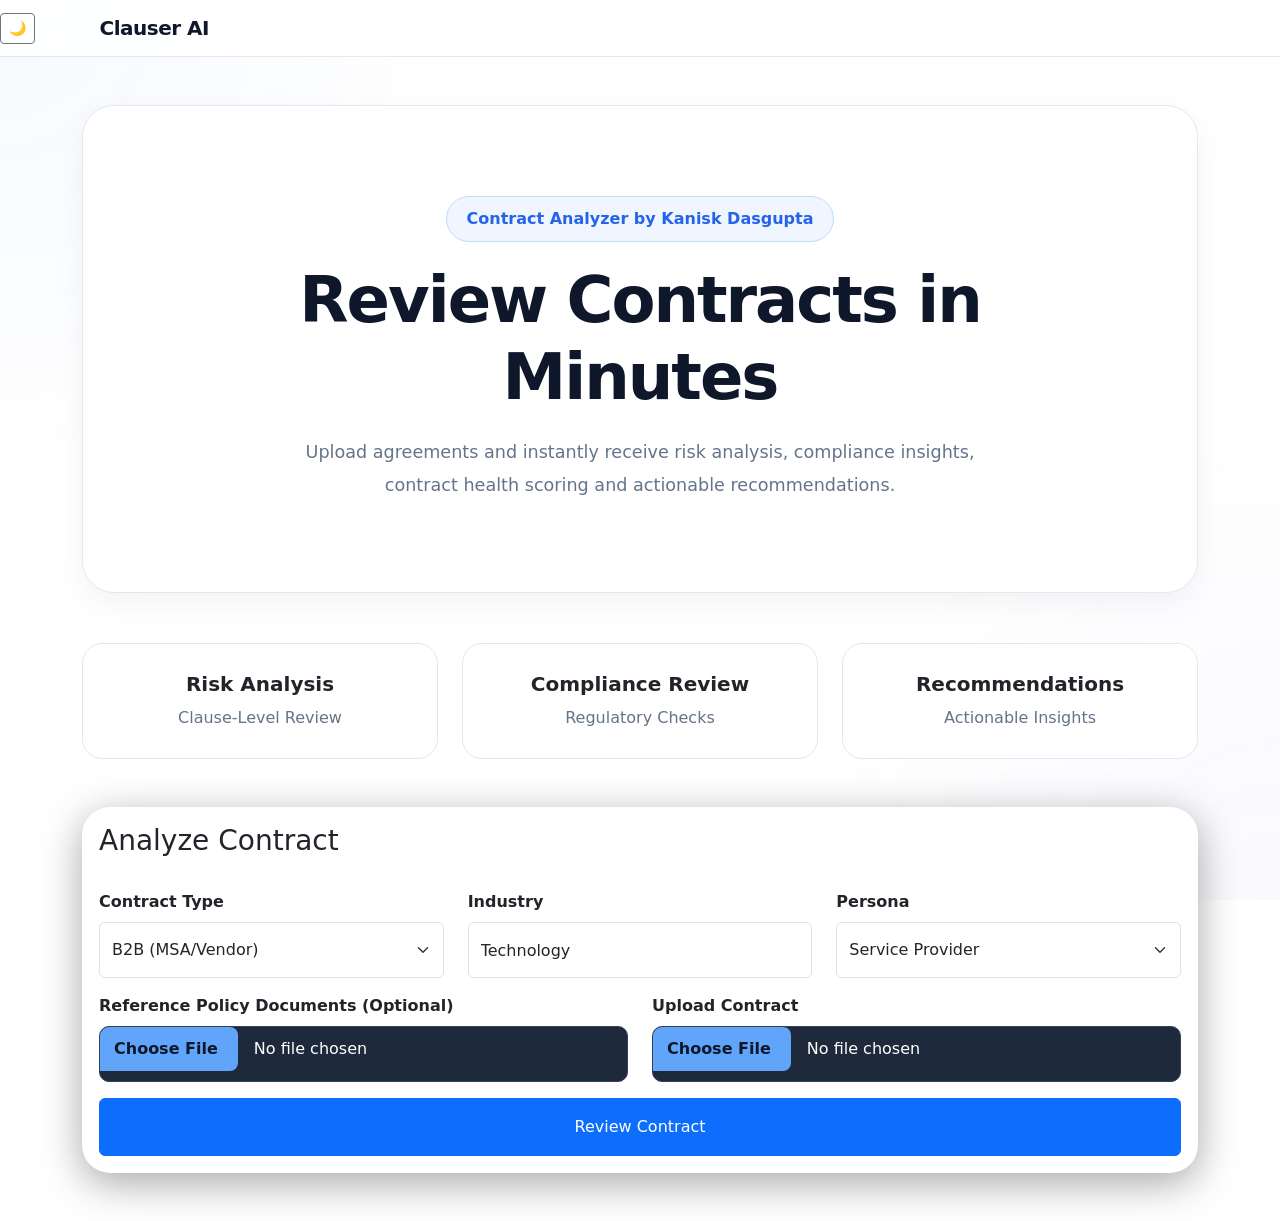
==== frontend/index.html @ 72e7dae2 "Initial Commit" ====
<!DOCTYPE html>
<html lang="en">

<head>

    <meta charset="UTF-8">

    <meta
        name="viewport"
        content="width=device-width, initial-scale=1.0">

    <title>
        Clauser AI
    </title>
    <link rel="preconnect" href="https://fonts.googleapis.com">

    <link rel="preconnect"
        href="https://fonts.gstatic.com"
        crossorigin>

    <link href="https://fonts.googleapis.com/css2?family=Manrope:wght@200;300;400;500;600;700;800&display=swap"
        rel="stylesheet">

    <link
        rel="stylesheet"
        href="style.css">

    <link
        href="https://cdn.jsdelivr.net/npm/bootstrap@5.3.3/dist/css/bootstrap.min.css"
        rel="stylesheet">
    <link
        rel="stylesheet"
        href="https://cdnjs.cloudflare.com/ajax/libs/font-awesome/6.5.2/css/all.min.css">

</head>

<body>

<nav class="navbar navbar-dark">
    <button
    id="themeToggle"
    class="btn btn-sm btn-outline-secondary">

    🌙

</button>

    <div class="container">

        <span class="navbar-brand">
            Clauser AI
        </span>

    </div>

</nav>

<div class="container py-5">

    <!-- Hero -->
<div class="hero">

    <span class="hero-badge">
        Contract Analyzer by Kanisk Dasgupta
    </span>

    <h1>
        Review Contracts in Minutes
    </h1>

    <p>
        Upload agreements and instantly receive
        risk analysis, compliance insights,
        contract health scoring and actionable
        recommendations.
    </p>

</div>

    <!-- Stats -->

<div class="row g-4 mb-5">

    <div class="col-md-4">

        <div class="plan-item text-center">

            <h5>
                Risk Analysis
            </h5>

            <p>
                Clause-Level Review
            </p>

        </div>

    </div>

    <div class="col-md-4">

        <div class="plan-item text-center">

            <h5>
                Compliance Review
            </h5>

            <p>
                Regulatory Checks
            </p>

        </div>

    </div>

    <div class="col-md-4">

        <div class="plan-item text-center">

            <h5>
                Recommendations
            </h5>

            <p>
                Actionable Insights
            </p>

        </div>

    </div>

</div>

    <!-- Upload Card -->

    <div class="card">

        <div class="card-body">

            <div
                class="d-flex justify-content-between align-items-center mb-4">

                <h3>
                    Analyze Contract
                </h3>

            </div>

            <form id="contractForm">

                <div class="row">

                    <div class="col-md-4 mb-3">

                        <label class="form-label">
                            Contract Type
                        </label>

                        <select
                            class="form-select"
                            id="contractType">

                            <option>B2B (MSA/Vendor)</option>
                            <option>B2C (ToS/EULA)</option>
                            <option>Employment Offer</option>

                        </select>

                    </div>

                    <div class="col-md-4 mb-3">

                        <label class="form-label">
                            Industry
                        </label>

                        <input
                            type="text"
                            class="form-control"
                            id="industry"
                            value="Technology">

                    </div>

                    <div class="col-md-4 mb-3">

                        <label class="form-label">
                            Persona
                        </label>

                        <select
                            class="form-select"
                            id="persona">

                            <option>Service Provider</option>
                            <option>Service Receiver</option>
                            <option>Employee</option>
                            <option>Employer</option>

                        </select>

                    </div>

                </div>

                <div class="row">

                    <div class="col-md-6 mb-3">

<label class="form-label">
    Reference Policy Documents (Optional)
</label>

                        <input
                            type="file"
                            class="form-control"
                            id="playbookFile">

                    </div>

                    <div class="col-md-6 mb-3">

                        <label class="form-label">
                            Upload Contract
                        </label>

                        <input
                            type="file"
                            class="form-control"
                            id="contractFile"
                            accept=".pdf,.doc,.docx">

                    </div>

                </div>

                <button
                    type="submit"
                    class="btn btn-primary">

                    Review Contract

                </button>

            </form>

        </div>

    </div>

    <!-- Loading -->

<div
    id="loadingSection"
    class="text-center mt-5"
    style="display:none;">

    <div class="spinner-border"></div>

    <h5 class="mt-3">
        Analyzing Contract
    </h5>

    <p class="text-muted">
        Reviewing clauses, risks and compliance requirements...
    </p>

</div>
    <!-- Results -->

    <div
        id="resultsSection"
        style="display:none;"
        class="mt-5">

        <h2 class="section-title mb-4">
            Analysis Results
        </h2>

        <!-- Health Score -->
<div class="row g-4 mb-4">

    <div class="col-md-3">
        <div class="card">
            <div class="card-body text-center">
                <small>Health Score</small>
                <h1 id="healthScore">--</h1>
            </div>
        </div>
    </div>

    <div class="col-md-3">
        <div class="card">
            <div class="card-body text-center">
                <small>High Risks</small>
                <h1 id="highRiskCount">0</h1>
            </div>
        </div>
    </div>

    <div class="col-md-3">
        <div class="card">
            <div class="card-body text-center">
                <small>Compliance Issues</small>
                <h1 id="complianceCount">0</h1>
            </div>
        </div>
    </div>

    <div class="col-md-3">
        <div class="card">
            <div class="card-body text-center">
                <small>Suggested Changes</small>
                <h1 id="negotiationCount">0</h1>
            </div>
        </div>
    </div>

</div>        <!-- Executive Summary -->

        <div class="card mb-4">

            <div class="card-body">

                <h4 class="mb-3">
                    Executive Summary
                </h4>

                <div id="executiveSummary"></div>

            </div>

        </div>

        <!-- Dynamic Sections -->


        <div id="playbookResults"></div>

        <div id="complianceResults"></div>

        <div id="negotiationResults"></div>

        <div id="riskResults"></div>

    </div>

</div>

<script src="script.js"></script>

</body>
</html>
---- frontend/style.css ----
@import url('https://fonts.googleapis.com/css2?family=Manrope:wght@300;400;500;600;700;800&display=swap');

:root {
    --primary: #2563eb;
    --primary-dark: #1d4ed8;

    --success: #16a34a;
    --warning: #ea580c;
    --danger: #dc2626;

    --text: #0f172a;
    --text-light: #64748b;

    --border: #e2e8f0;

    --card: #ffffff;
    --background: #f6f8fb;
}

* {
    margin: 0;
    padding: 0;
    box-sizing: border-box;
}

body {
    font-family: "Manrope", sans-serif;
    background: var(--background);
    color: var(--text);
    min-height: 100vh;
    line-height: 1.6;
    position: relative;
}

body::before {
    content: "";

    position: fixed;
    inset: 0;

    background:
        radial-gradient(
            circle at top left,
            rgba(37,99,235,0.04),
            transparent 30%
        ),
        radial-gradient(
            circle at bottom right,
            rgba(99,102,241,0.04),
            transparent 30%
        );

    pointer-events: none;
    z-index: -1;
}

.container {
    max-width: 1200px;
}

/* NAVBAR */

.navbar {
    background: rgba(255,255,255,0.85) !important;
    backdrop-filter: blur(12px);

    border-bottom: 1px solid var(--border);

    padding: 18px 0;
}

.navbar-brand {
    color: var(--text) !important;

    font-size: 1.4rem;
    font-weight: 800;

    letter-spacing: -0.5px;
}

/* HERO */

.hero {
    background: white;

    border: 1px solid var(--border);

    border-radius: 32px;

    padding: 90px 70px;

    text-align: center;

    margin-bottom: 50px;

    box-shadow:
        0 10px 30px rgba(
            15,
            23,
            42,
            0.05
        );
}

.hero h1 {
    color: var(--text);

    font-size: 4rem;

    font-weight: 800;

    letter-spacing: -2px;

    margin-bottom: 20px;
}

.hero p {
    max-width: 720px;

    margin: auto;

    color: var(--text-light);

    font-size: 1.1rem;

    line-height: 1.9;
}

.hero-badge {
    display: inline-block;

    background: #eff6ff;

    color: var(--primary);

    border: 1px solid #bfdbfe;

    padding: 10px 20px;

    border-radius: 999px;

    font-weight: 600;

    margin-bottom: 20px;
}

/* FEATURE CARDS */

.plan-item {
    background: white;

    border: 1px solid var(--border);

    border-radius: 20px;

    padding: 28px;

    text-align: center;

    height: 100%;

    transition: 0.25s ease;
}

.plan-item:hover {
    transform: translateY(-4px);

    box-shadow:
        0 15px 35px rgba(
            15,
            23,
            42,
            0.08
        );
}

.plan-item h5 {
    font-weight: 700;
    margin-bottom: 10px;
}

.plan-item p {
    color: var(--text-light);
    margin: 0;
}

/* CARDS */

.card {

    background: #0f172a;

    border: 1px solid rgba(
        255,
        255,
        255,
        0.08
    ) !important;

    border-radius: 28px !important;

    box-shadow:
        0 10px 40px rgba(
            0,
            0,
            0,
            0.35
        );
}
.card:hover {
    transform: translateY(-2px);

    box-shadow:
        0 12px 30px rgba(
            15,
            23,
            42,
            0.08
        );
}

.card-body {
    padding: 2.25rem;
}

/* FORM */

.form-label {
    font-weight: 600;
    margin-bottom: 8px;
}

.form-control,
.form-select {
    border-radius: 14px;

    border: 1px solid #cbd5e1;

    height: 56px;

    font-size: 15px;
}

.form-control:focus,
.form-select:focus {
    border-color: var(--primary);

    box-shadow:
        0 0 0 4px rgba(
            37,
            99,
            235,
            0.15
        );
}

/* BUTTON */

.btn-primary {
    width: 100%;

    height: 58px;

    border-radius: 14px;

    font-weight: 700;

    font-size: 1rem;

    background: var(--primary);

    border: none;

    transition: 0.25s ease;
}

.btn-primary:hover {
    background: var(--primary-dark);

    transform: translateY(-1px);
}

/* TITLES */

.section-title {
    font-size: 2.2rem;

    font-weight: 800;

    letter-spacing: -1px;

    margin-bottom: 30px;
}

/* LOADING */

#loadingSection {
    background: white;

    border-radius: 24px;

    padding: 40px;

    border: 1px solid var(--border);

    margin-top: 30px;
}

.spinner-border {
    width: 3rem;
    height: 3rem;
}

/* KPI CARDS */

.metric-card {
    background: white;

    border-radius: 22px;

    padding: 30px;

    text-align: center;

    height: 100%;

    transition: 0.25s ease;
}

.metric-card:hover {
    transform: translateY(-4px);

    box-shadow:
        0 12px 28px rgba(
            15,
            23,
            42,
            0.08
        );
}

.metric-label {
    font-size: 0.85rem;

    color: var(--text-light);

    text-transform: uppercase;

    letter-spacing: 1px;

    margin-bottom: 15px;
}

.metric-score {
    border-top: 5px solid var(--primary);
}

.metric-risk {
    border-top: 5px solid var(--danger);
}

.metric-compliance {
    border-top: 5px solid var(--warning);
}

.metric-negotiation {
    border-top: 5px solid var(--success);
}

/* KPI VALUES */

#healthScore {
    font-size: 5rem !important;

    font-weight: 900;

    color: var(--primary);

    margin: 0;
}

#highRiskCount,
#complianceCount,
#negotiationCount {
    font-size: 3rem;

    font-weight: 800;
}

#highRiskCount {
    color: var(--danger);
}

#complianceCount {
    color: var(--warning);
}

#negotiationCount {
    color: var(--success);
}

/* EXECUTIVE SUMMARY */

#executiveSummary {
    font-size: 1rem;

    line-height: 2;

    color: #334155;
}

/* RISKS */

.risk-card {
    background: white;

    border-radius: 20px;

    border: 1px solid var(--border);

    padding: 25px;

    margin-bottom: 20px;

    transition: 0.25s ease;
}

.risk-card:hover {
    transform: translateY(-3px);

    box-shadow:
        0 15px 35px rgba(
            15,
            23,
            42,
            0.08
        );
}

.risk-title {
    font-size: 1.2rem;

    font-weight: 700;

    margin-bottom: 15px;
}

.risk-high {
    border-left: 6px solid var(--danger);
}

.risk-medium {
    border-left: 6px solid #f59e0b;
}

.risk-low {
    border-left: 6px solid var(--success);
}

/* RESULTS */

#resultsSection {
    margin-bottom: 80px;
}

#resultsSection .card {
    margin-bottom: 25px;
}

/* BADGES */

.badge {
    padding: 10px 18px;

    border-radius: 999px;

    font-weight: 600;
}

/* SCROLLBAR */

::-webkit-scrollbar {
    width: 10px;
}

::-webkit-scrollbar-track {
    background: #f1f5f9;
}

::-webkit-scrollbar-thumb {
    background: #cbd5e1;

    border-radius: 20px;
}

::-webkit-scrollbar-thumb:hover {
    background: #94a3b8;
}

/* MOBILE */

@media (max-width: 768px) {

    .hero {
        padding: 50px 25px;
    }

    .hero h1 {
        font-size: 2.4rem;
    }

    .hero p {
        font-size: 1rem;
    }

    .card-body {
        padding: 1.4rem;
    }

    #healthScore {
        font-size: 3.5rem !important;
    }

    #highRiskCount,
    #complianceCount,
    #negotiationCount {
        font-size: 2.2rem;
    }

    .section-title {
        font-size: 1.8rem;
    }
}
/* DARK MODE */

body.dark-mode {

    --background: #0f172a;
    --card: #111827;

    --text: #f8fafc;
    --text-light: #94a3b8;

    --border: #334155;

    background: #0f172a;
}

body.dark-mode::before {

    background:

        radial-gradient(
            circle at top left,
            rgba(37,99,235,0.10),
            transparent 30%
        ),

        radial-gradient(
            circle at bottom right,
            rgba(99,102,241,0.10),
            transparent 30%
        );
}

body.dark-mode .navbar {

    background:
        rgba(15,23,42,0.85) !important;

    border-bottom:
        1px solid #334155;
}

body.dark-mode .navbar-brand {

    color: white !important;
}

body.dark-mode .hero {

    background:
        linear-gradient(
            135deg,
            #111827,
            #1e293b
        );

    border:
        1px solid #334155;
}

body.dark-mode .hero h1 {

    color: white;
}

body.dark-mode .hero p {

    color: #cbd5e1;
}

body.dark-mode .card,
body.dark-mode .plan-item,
body.dark-mode .metric-card,
body.dark-mode .risk-card {

    background: #111827;

    color: white;

    border:
        1px solid #334155 !important;
}

body.dark-mode .form-control,
body.dark-mode .form-select {

    background: #1e293b;

    color: white;

    border:
        1px solid #475569;
}

body.dark-mode .form-control::placeholder {

    color: #94a3b8;
}

body.dark-mode .form-label {

    color: #e2e8f0;
}

body.dark-mode #executiveSummary {

    color: #cbd5e1;
}

body.dark-mode .section-title {

    color: white;
}

body.dark-mode .text-muted {

    color: #94a3b8 !important;
}

body.dark-mode #loadingSection {

    background: #111827;

    border:
        1px solid #334155;
}
/* FILE INPUT */

input[type="file"] {

    width: 100%;

    background: #1e293b;

    border: 1px solid #334155;

    border-radius: 10px;

    padding: 6px;

    color: white;

    display: flex;
    align-items: center;
    justify-content: center;
}

input[type="file"]::file-selector-button {

    background: #60a5fa;

    color: #0f172a;

    border: none;

    border-radius: 8px;

    padding: 10px 20px;

    font-weight: 600;

    cursor: pointer;

    transition: all 0.2s ease;

    margin-right: 16px;
}

input[type="file"]::file-selector-button:hover {

    background: #3b82f6;

    color: white;

    transform: translateY(-1px);
}
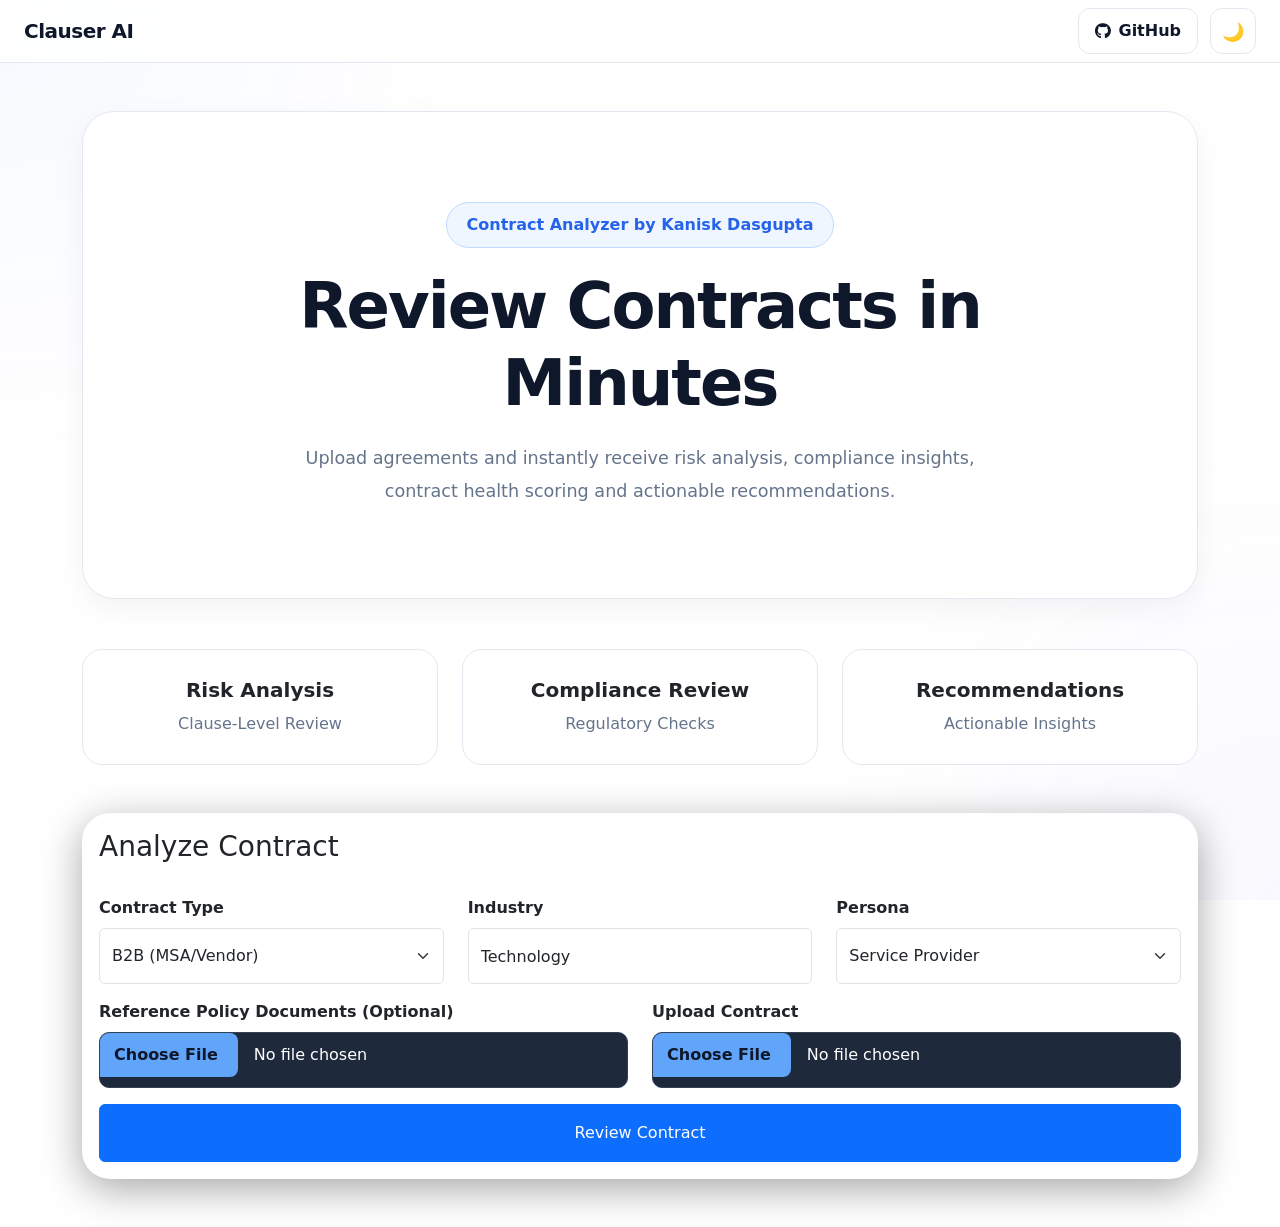
==== commit e1c33880: "update gitignore" ====
--- a/frontend/index.html
+++ b/frontend/index.html
@@ -37,19 +37,34 @@
 <body>
 
 <nav class="navbar navbar-dark">
-    <button
-    id="themeToggle"
-    class="btn btn-sm btn-outline-secondary">
-
-    🌙
-
-</button>
-
-    <div class="container">
+
+    <div class="container-fluid px-4">
 
         <span class="navbar-brand">
             Clauser AI
         </span>
+
+        <div class="ms-auto d-flex align-items-center">
+
+            <a
+                href="https://github.com/kanisk29/Clauser-AI-2.0"
+                target="_blank"
+                class="github-btn">
+
+                <i class="fa-brands fa-github"></i>
+                GitHub
+
+            </a>
+
+            <button
+                id="themeToggle"
+                class="theme-toggle">
+
+                🌙
+
+            </button>
+
+        </div>
 
     </div>
 
--- a/frontend/style.css
+++ b/frontend/style.css
@@ -1,5 +1,65 @@
 @import url('https://fonts.googleapis.com/css2?family=Manrope:wght@300;400;500;600;700;800&display=swap');
-
+.github-btn {
+
+    display: flex;
+    align-items: center;
+    gap: 8px;
+
+    text-decoration: none;
+
+    color: #0f172a;
+
+    background: white;
+
+    border: 1px solid #e2e8f0;
+
+    padding: 10px 16px;
+
+    border-radius: 12px;
+
+    font-weight: 600;
+
+    transition: all 0.2s ease;
+
+    margin-right: 12px;
+}
+
+.github-btn:hover {
+
+    background: #f8fafc;
+
+    color: #2563eb;
+
+    border-color: #2563eb;
+
+    transform: translateY(-1px);
+}
+
+.theme-toggle {
+
+    border: 1px solid #e2e8f0;
+
+    background: white;
+
+    width: 46px;
+
+    height: 46px;
+
+    border-radius: 12px;
+
+    cursor: pointer;
+
+    font-size: 18px;
+
+    transition: all 0.2s ease;
+}
+
+.theme-toggle:hover {
+
+    background: #f8fafc;
+
+    transform: translateY(-1px);
+}
 :root {
     --primary: #2563eb;
     --primary-dark: #1d4ed8;
@@ -295,7 +355,10 @@
 /* LOADING */
 
 #loadingSection {
-    background: white;
+
+    background: var(--card);
+
+    color: var(--text);
 
     border-radius: 24px;
 
@@ -305,7 +368,15 @@
 
     margin-top: 30px;
 }
-
+:root {
+
+    --card: #ffffff;
+}
+
+body.dark-mode {
+
+    --card: #111827;
+}
 .spinner-border {
     width: 3rem;
     height: 3rem;
@@ -705,4 +776,61 @@
     color: white;
 
     transform: translateY(-1px);
-}+}
+
+body.dark-mode h3,
+body.dark-mode h4,
+body.dark-mode h5,
+body.dark-mode h6 {
+
+    color: #f8fafc !important;
+}
+
+body.dark-mode .risk-card {
+
+    background: #111827;
+
+    color: white;
+
+    border-top: 1px solid #334155 !important;
+    border-right: 1px solid #334155 !important;
+    border-bottom: 1px solid #334155 !important;
+
+    box-shadow:
+        0 10px 25px rgba(
+            0,
+            0,
+            0,
+            0.25
+        );
+}
+
+body.dark-mode .risk-high {
+
+    border-left: 6px solid #ef4444 !important;
+}
+
+body.dark-mode .risk-medium {
+
+    border-left: 6px solid #f59e0b !important;
+}
+
+body.dark-mode .risk-low {
+
+    border-left: 6px solid #22c55e !important;
+}
+
+body.dark-mode .risk-high .risk-title {
+
+    color: #f87171;
+}
+
+body.dark-mode .risk-medium .risk-title {
+
+    color: #fbbf24;
+}
+
+body.dark-mode .risk-low .risk-title {
+
+    color: #4ade80;
+}
